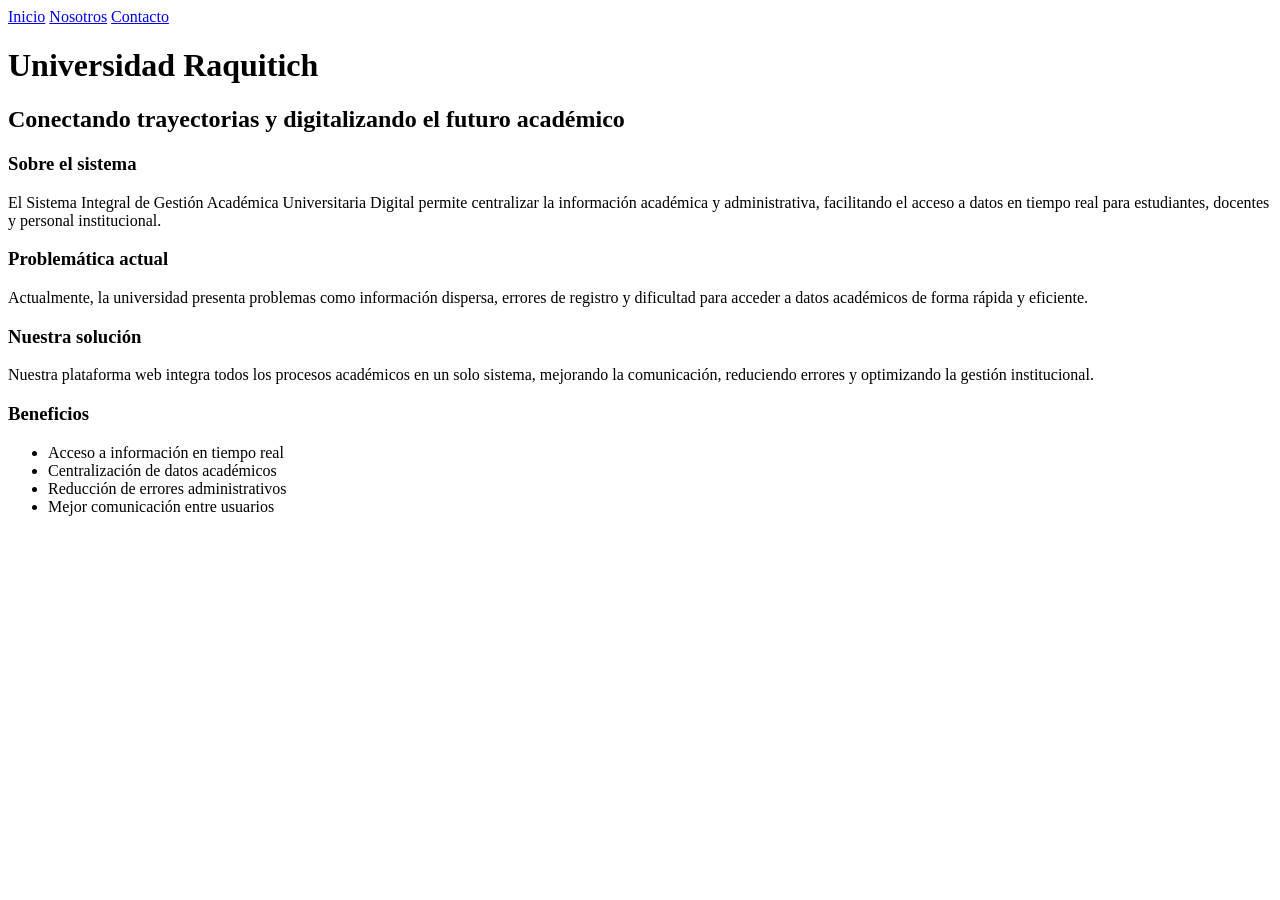
==== index.html @ d55c1646 "Index.html codigo" ====
<!DOCTYPE html>
<html lang="es">
<head>
    <meta charset="UTF-8">
    <title>Universidad Raquitich</title>
    <link rel="stylesheet" href="indexstyles.css">
</head>
<body>

    <!-- NAV -->
    <nav>
        <a href="index.html">Inicio</a>
        <a href="nosotros.html">Nosotros</a>
        <a href="contacto.html">Contacto</a>
    </nav>

    <!-- HEADER -->
    <header>
        <h1>Universidad Raquitich</h1>
        <h2>Conectando trayectorias y digitalizando el futuro académico</h2>
    </header>

    <!-- CONTENIDO -->
    <main>

        <section class="card">
            <h3>Sobre el sistema</h3>
            <p>
                El Sistema Integral de Gestión Académica Universitaria Digital
                permite centralizar la información académica y administrativa,
                facilitando el acceso a datos en tiempo real para estudiantes,
                docentes y personal institucional.
            </p>
        </section>

        <section class="card">
            <h3>Problemática actual</h3>
            <p>
                Actualmente, la universidad presenta problemas como información
                dispersa, errores de registro y dificultad para acceder a datos
                académicos de forma rápida y eficiente.
            </p>
        </section>

        <section class="card">
            <h3>Nuestra solución</h3>
            <p>
                Nuestra plataforma web integra todos los procesos académicos en un
                solo sistema, mejorando la comunicación, reduciendo errores y
                optimizando la gestión institucional.
            </p>
        </section>

        <section class="card">
            <h3>Beneficios</h3>
            <ul>
                <li>Acceso a información en tiempo real</li>
                <li>Centralización de datos académicos</li>
                <li>Reducción de errores administrativos</li>
                <li>Mejor comunicación entre usuarios</li>
            </ul>
        </section>

    </main>

</body>
</html>
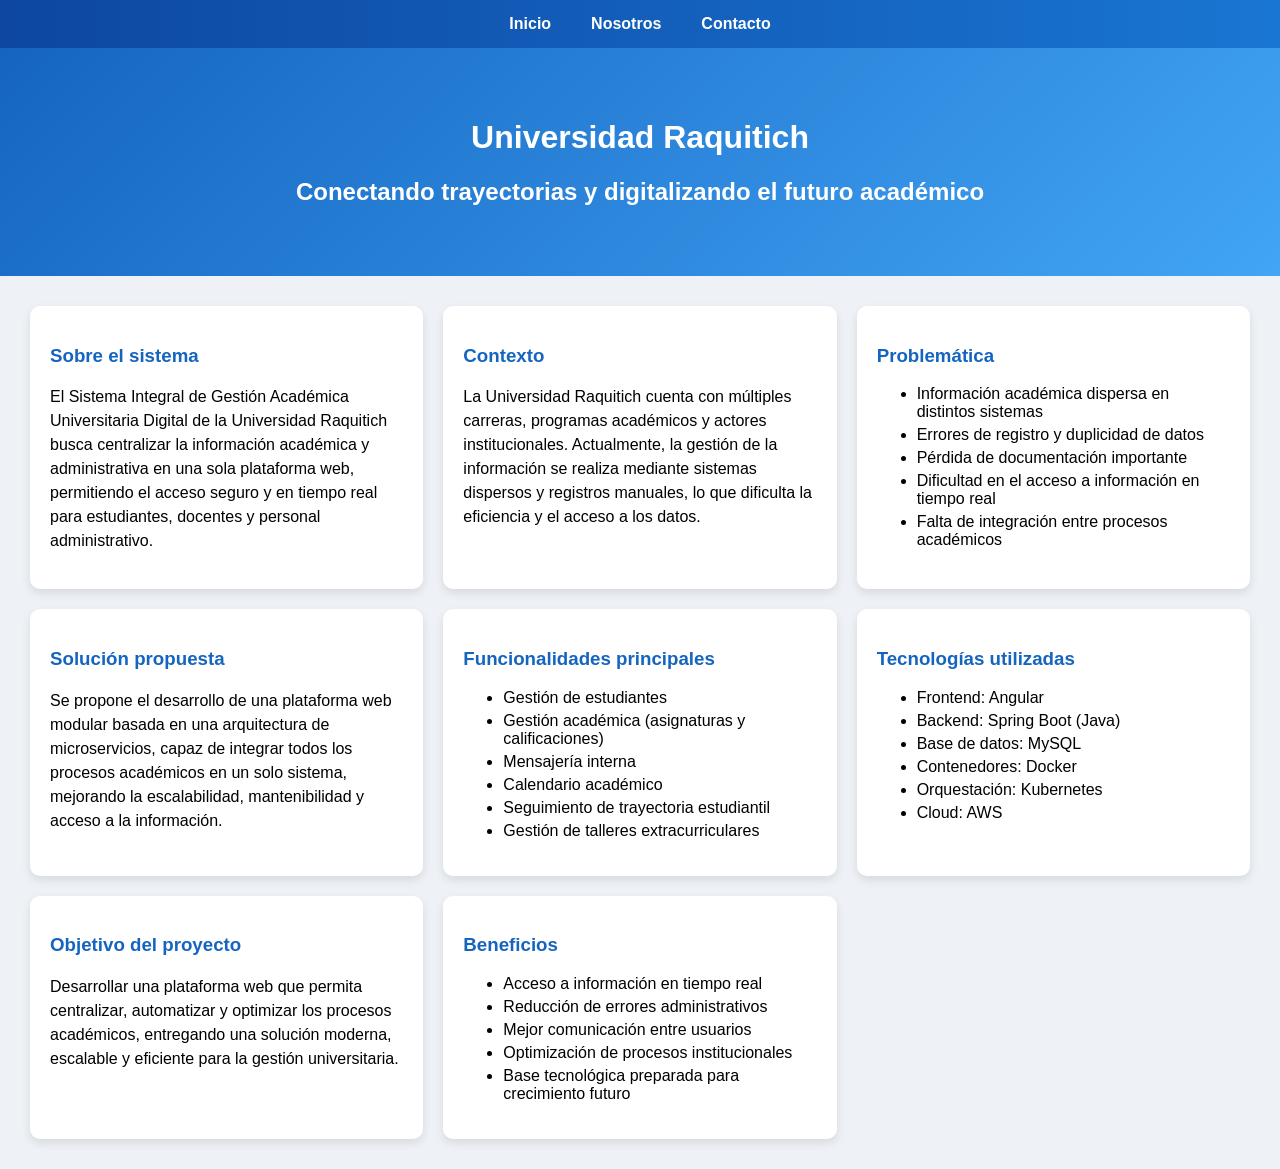
==== commit fb82e45d: "actualización visual index" ====
--- a/index.html
+++ b/index.html
@@ -7,47 +7,86 @@
 </head>
 <body>
 
-    <!-- NAV -->
     <nav>
         <a href="index.html">Inicio</a>
         <a href="nosotros.html">Nosotros</a>
         <a href="contacto.html">Contacto</a>
     </nav>
 
-    <!-- HEADER -->
     <header>
         <h1>Universidad Raquitich</h1>
         <h2>Conectando trayectorias y digitalizando el futuro académico</h2>
     </header>
 
-    <!-- CONTENIDO -->
     <main>
 
         <section class="card">
             <h3>Sobre el sistema</h3>
             <p>
-                El Sistema Integral de Gestión Académica Universitaria Digital
-                permite centralizar la información académica y administrativa,
-                facilitando el acceso a datos en tiempo real para estudiantes,
-                docentes y personal institucional.
+                El Sistema Integral de Gestión Académica Universitaria Digital de la Universidad Raquitich
+                busca centralizar la información académica y administrativa en una sola plataforma web,
+                permitiendo el acceso seguro y en tiempo real para estudiantes, docentes y personal administrativo.
             </p>
         </section>
 
         <section class="card">
-            <h3>Problemática actual</h3>
+            <h3>Contexto</h3>
             <p>
-                Actualmente, la universidad presenta problemas como información
-                dispersa, errores de registro y dificultad para acceder a datos
-                académicos de forma rápida y eficiente.
+                La Universidad Raquitich cuenta con múltiples carreras, programas académicos y actores institucionales.
+                Actualmente, la gestión de la información se realiza mediante sistemas dispersos y registros manuales,
+                lo que dificulta la eficiencia y el acceso a los datos.
             </p>
         </section>
 
         <section class="card">
-            <h3>Nuestra solución</h3>
+            <h3>Problemática</h3>
+            <ul>
+                <li>Información académica dispersa en distintos sistemas</li>
+                <li>Errores de registro y duplicidad de datos</li>
+                <li>Pérdida de documentación importante</li>
+                <li>Dificultad en el acceso a información en tiempo real</li>
+                <li>Falta de integración entre procesos académicos</li>
+            </ul>
+        </section>
+
+        <section class="card">
+            <h3>Solución propuesta</h3>
             <p>
-                Nuestra plataforma web integra todos los procesos académicos en un
-                solo sistema, mejorando la comunicación, reduciendo errores y
-                optimizando la gestión institucional.
+                Se propone el desarrollo de una plataforma web modular basada en una arquitectura de microservicios,
+                capaz de integrar todos los procesos académicos en un solo sistema, mejorando la escalabilidad,
+                mantenibilidad y acceso a la información.
+            </p>
+        </section>
+
+        <section class="card">
+            <h3>Funcionalidades principales</h3>
+            <ul>
+                <li>Gestión de estudiantes</li>
+                <li>Gestión académica (asignaturas y calificaciones)</li>
+                <li>Mensajería interna</li>
+                <li>Calendario académico</li>
+                <li>Seguimiento de trayectoria estudiantil</li>
+                <li>Gestión de talleres extracurriculares</li>
+            </ul>
+        </section>
+
+        <section class="card">
+            <h3>Tecnologías utilizadas</h3>
+            <ul>
+                <li>Frontend: Angular</li>
+                <li>Backend: Spring Boot (Java)</li>
+                <li>Base de datos: MySQL</li>
+                <li>Contenedores: Docker</li>
+                <li>Orquestación: Kubernetes</li>
+                <li>Cloud: AWS</li>
+            </ul>
+        </section>
+
+        <section class="card">
+            <h3>Objetivo del proyecto</h3>
+            <p>
+                Desarrollar una plataforma web que permita centralizar, automatizar y optimizar los procesos académicos,
+                entregando una solución moderna, escalable y eficiente para la gestión universitaria.
             </p>
         </section>
 
@@ -55,9 +94,10 @@
             <h3>Beneficios</h3>
             <ul>
                 <li>Acceso a información en tiempo real</li>
-                <li>Centralización de datos académicos</li>
                 <li>Reducción de errores administrativos</li>
                 <li>Mejor comunicación entre usuarios</li>
+                <li>Optimización de procesos institucionales</li>
+                <li>Base tecnológica preparada para crecimiento futuro</li>
             </ul>
         </section>
 
--- a/indexstyles.css
+++ b/indexstyles.css
@@ -0,0 +1,59 @@
+body {
+    font-family: 'Segoe UI', sans-serif;
+    margin: 0;
+    background-color: #eef2f7;
+}
+
+/* NAV */
+nav {
+    background: linear-gradient(90deg, #0d47a1, #1976d2);
+    padding: 15px;
+    display: flex;
+    justify-content: center;
+    gap: 40px;
+}
+
+nav a {
+    color: white;
+    text-decoration: none;
+    font-weight: bold;
+}
+
+/* HEADER */
+header {
+    text-align: center;
+    padding: 50px 20px;
+    background: linear-gradient(135deg, #1565c0, #42a5f5);
+    color: white;
+}
+
+/* GRID */
+main {
+    display: grid;
+    grid-template-columns: repeat(auto-fit, minmax(300px, 1fr));
+    gap: 20px;
+    padding: 30px;
+}
+
+/* CARD */
+.card {
+    background: white;
+    padding: 20px;
+    border-radius: 10px;
+    box-shadow: 0 4px 10px rgba(0,0,0,0.1);
+}
+
+/* TITULOS */
+h3 {
+    color: #1565c0;
+}
+
+/* TEXTO */
+p {
+    line-height: 1.5;
+}
+
+/* LISTAS */
+li {
+    margin-bottom: 5px;
+}
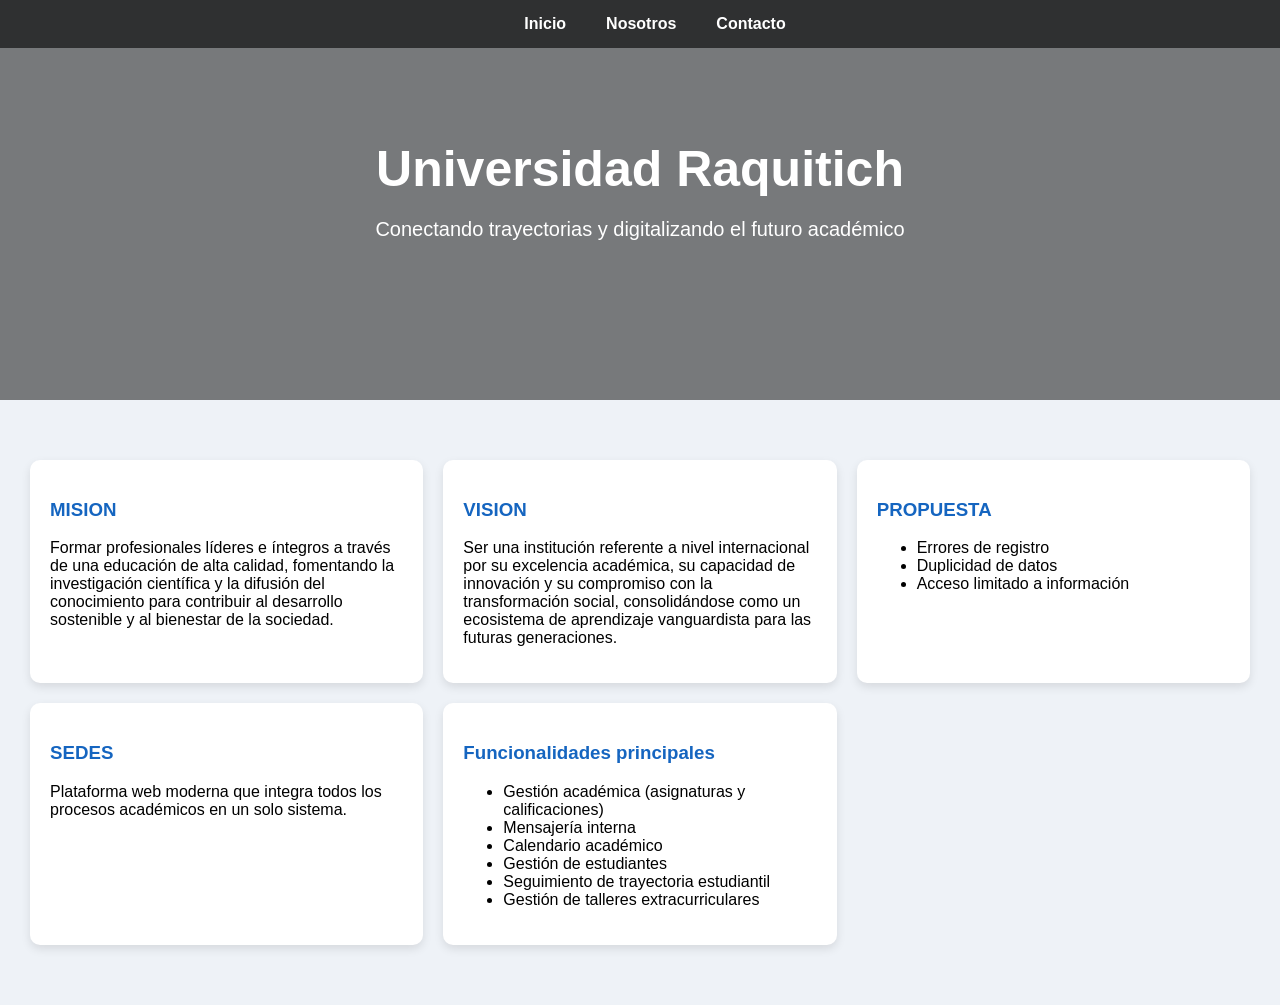
==== commit 8ba23215: "modificacion banner" ====
--- a/index.html
+++ b/index.html
@@ -7,97 +7,64 @@
 </head>
 <body>
 
+    <!-- NAV -->
     <nav>
         <a href="index.html">Inicio</a>
         <a href="nosotros.html">Nosotros</a>
         <a href="contacto.html">Contacto</a>
     </nav>
 
-    <header>
-        <h1>Universidad Raquitich</h1>
-        <h2>Conectando trayectorias y digitalizando el futuro académico</h2>
+    <!-- HERO (PORTADA CON IMAGEN) -->
+    <header class="hero">
+        <div class="hero-text">
+            <h1>Universidad Raquitich</h1>
+            <p>Conectando trayectorias y digitalizando el futuro académico</p>
+        </div>
     </header>
 
+    <!-- CONTENIDO -->
     <main>
 
         <section class="card">
-            <h3>Sobre el sistema</h3>
+            <h3>MISION</h3>
             <p>
-                El Sistema Integral de Gestión Académica Universitaria Digital de la Universidad Raquitich
-                busca centralizar la información académica y administrativa en una sola plataforma web,
-                permitiendo el acceso seguro y en tiempo real para estudiantes, docentes y personal administrativo.
+                Formar profesionales líderes e íntegros a través de una educación de alta calidad, fomentando la investigación científica y la difusión del conocimiento para contribuir al desarrollo sostenible y al bienestar de la sociedad.
             </p>
         </section>
 
         <section class="card">
-            <h3>Contexto</h3>
+            <h3>VISION</h3>
             <p>
-                La Universidad Raquitich cuenta con múltiples carreras, programas académicos y actores institucionales.
-                Actualmente, la gestión de la información se realiza mediante sistemas dispersos y registros manuales,
-                lo que dificulta la eficiencia y el acceso a los datos.
+                Ser una institución referente a nivel internacional por su excelencia académica, su capacidad de innovación y su compromiso con la transformación social, consolidándose como un ecosistema de aprendizaje vanguardista para las futuras generaciones.
             </p>
         </section>
 
         <section class="card">
-            <h3>Problemática</h3>
+            <h3>PROPUESTA</h3>
             <ul>
-                <li>Información académica dispersa en distintos sistemas</li>
-                <li>Errores de registro y duplicidad de datos</li>
-                <li>Pérdida de documentación importante</li>
-                <li>Dificultad en el acceso a información en tiempo real</li>
-                <li>Falta de integración entre procesos académicos</li>
+                <li>Errores de registro</li>
+                <li>Duplicidad de datos</li>
+                <li>Acceso limitado a información</li>
             </ul>
         </section>
 
         <section class="card">
-            <h3>Solución propuesta</h3>
+            <h3>SEDES</h3>
             <p>
-                Se propone el desarrollo de una plataforma web modular basada en una arquitectura de microservicios,
-                capaz de integrar todos los procesos académicos en un solo sistema, mejorando la escalabilidad,
-                mantenibilidad y acceso a la información.
+                Plataforma web moderna que integra todos los procesos
+                académicos en un solo sistema.
             </p>
         </section>
 
         <section class="card">
             <h3>Funcionalidades principales</h3>
             <ul>
-                <li>Gestión de estudiantes</li>
                 <li>Gestión académica (asignaturas y calificaciones)</li>
                 <li>Mensajería interna</li>
                 <li>Calendario académico</li>
+                <li>Gestión de estudiantes</li>
                 <li>Seguimiento de trayectoria estudiantil</li>
                 <li>Gestión de talleres extracurriculares</li>
-            </ul>
-        </section>
-
-        <section class="card">
-            <h3>Tecnologías utilizadas</h3>
-            <ul>
-                <li>Frontend: Angular</li>
-                <li>Backend: Spring Boot (Java)</li>
-                <li>Base de datos: MySQL</li>
-                <li>Contenedores: Docker</li>
-                <li>Orquestación: Kubernetes</li>
-                <li>Cloud: AWS</li>
-            </ul>
-        </section>
-
-        <section class="card">
-            <h3>Objetivo del proyecto</h3>
-            <p>
-                Desarrollar una plataforma web que permita centralizar, automatizar y optimizar los procesos académicos,
-                entregando una solución moderna, escalable y eficiente para la gestión universitaria.
-            </p>
-        </section>
-
-        <section class="card">
-            <h3>Beneficios</h3>
-            <ul>
-                <li>Acceso a información en tiempo real</li>
-                <li>Reducción de errores administrativos</li>
-                <li>Mejor comunicación entre usuarios</li>
-                <li>Optimización de procesos institucionales</li>
-                <li>Base tecnológica preparada para crecimiento futuro</li>
             </ul>
         </section>
 
--- a/indexstyles.css
+++ b/indexstyles.css
@@ -1,16 +1,20 @@
 body {
+    margin: 0;
     font-family: 'Segoe UI', sans-serif;
-    margin: 0;
     background-color: #eef2f7;
 }
 
 /* NAV */
 nav {
-    background: linear-gradient(90deg, #0d47a1, #1976d2);
+    position: fixed;
+    width: 100%;
+    top: 0;
+    background: rgba(0, 0, 0, 0.6);
     padding: 15px;
     display: flex;
     justify-content: center;
     gap: 40px;
+    z-index: 1000;
 }
 
 nav a {
@@ -19,23 +23,42 @@
     font-weight: bold;
 }
 
-/* HEADER */
-header {
+/* HERO (IMAGEN GRANDE) */
+.hero {
+    height: 400px;
+    background-image: 
+        linear-gradient(rgba(0,0,0,0.5), rgba(0,0,0,0.5)),
+        url("https://upload.wikimedia.org/wikipedia/commons/d/dc/Casa_Central_de_la_Universidad_de_Chile.jpg");
+
+    background-size: cover;
+    background-position: center;
+
+    display: flex;
+    align-items: center;
+    justify-content: center;
     text-align: center;
-    padding: 50px 20px;
-    background: linear-gradient(135deg, #1565c0, #42a5f5);
     color: white;
 }
 
-/* GRID */
+/* TEXTO CENTRADO */
+.hero-text h1 {
+    font-size: 50px;
+    margin: 0;
+}
+
+.hero-text p {
+    font-size: 20px;
+}
+
+/* CONTENIDO ABAJO */
 main {
+    padding: 60px 30px;
     display: grid;
     grid-template-columns: repeat(auto-fit, minmax(300px, 1fr));
     gap: 20px;
-    padding: 30px;
 }
 
-/* CARD */
+/* TARJETAS */
 .card {
     background: white;
     padding: 20px;
@@ -46,14 +69,4 @@
 /* TITULOS */
 h3 {
     color: #1565c0;
-}
-
-/* TEXTO */
-p {
-    line-height: 1.5;
-}
-
-/* LISTAS */
-li {
-    margin-bottom: 5px;
 }
